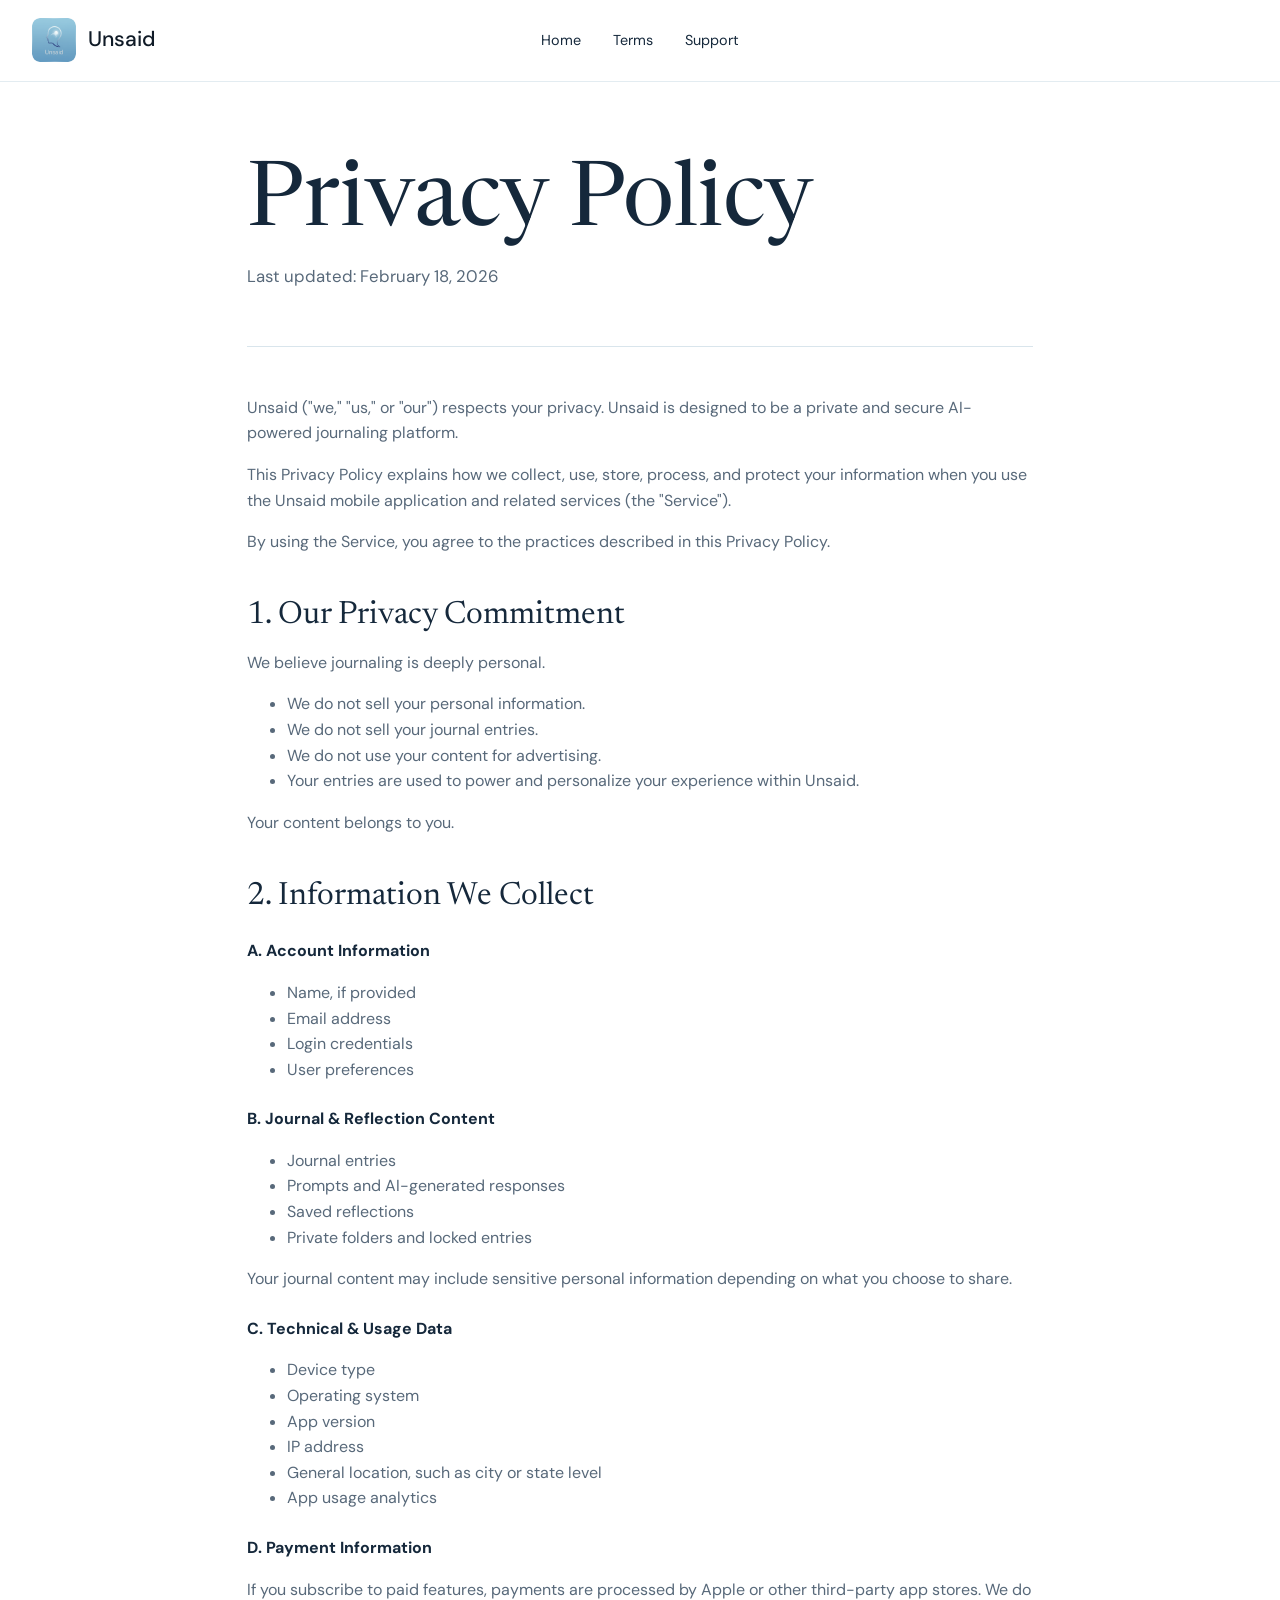
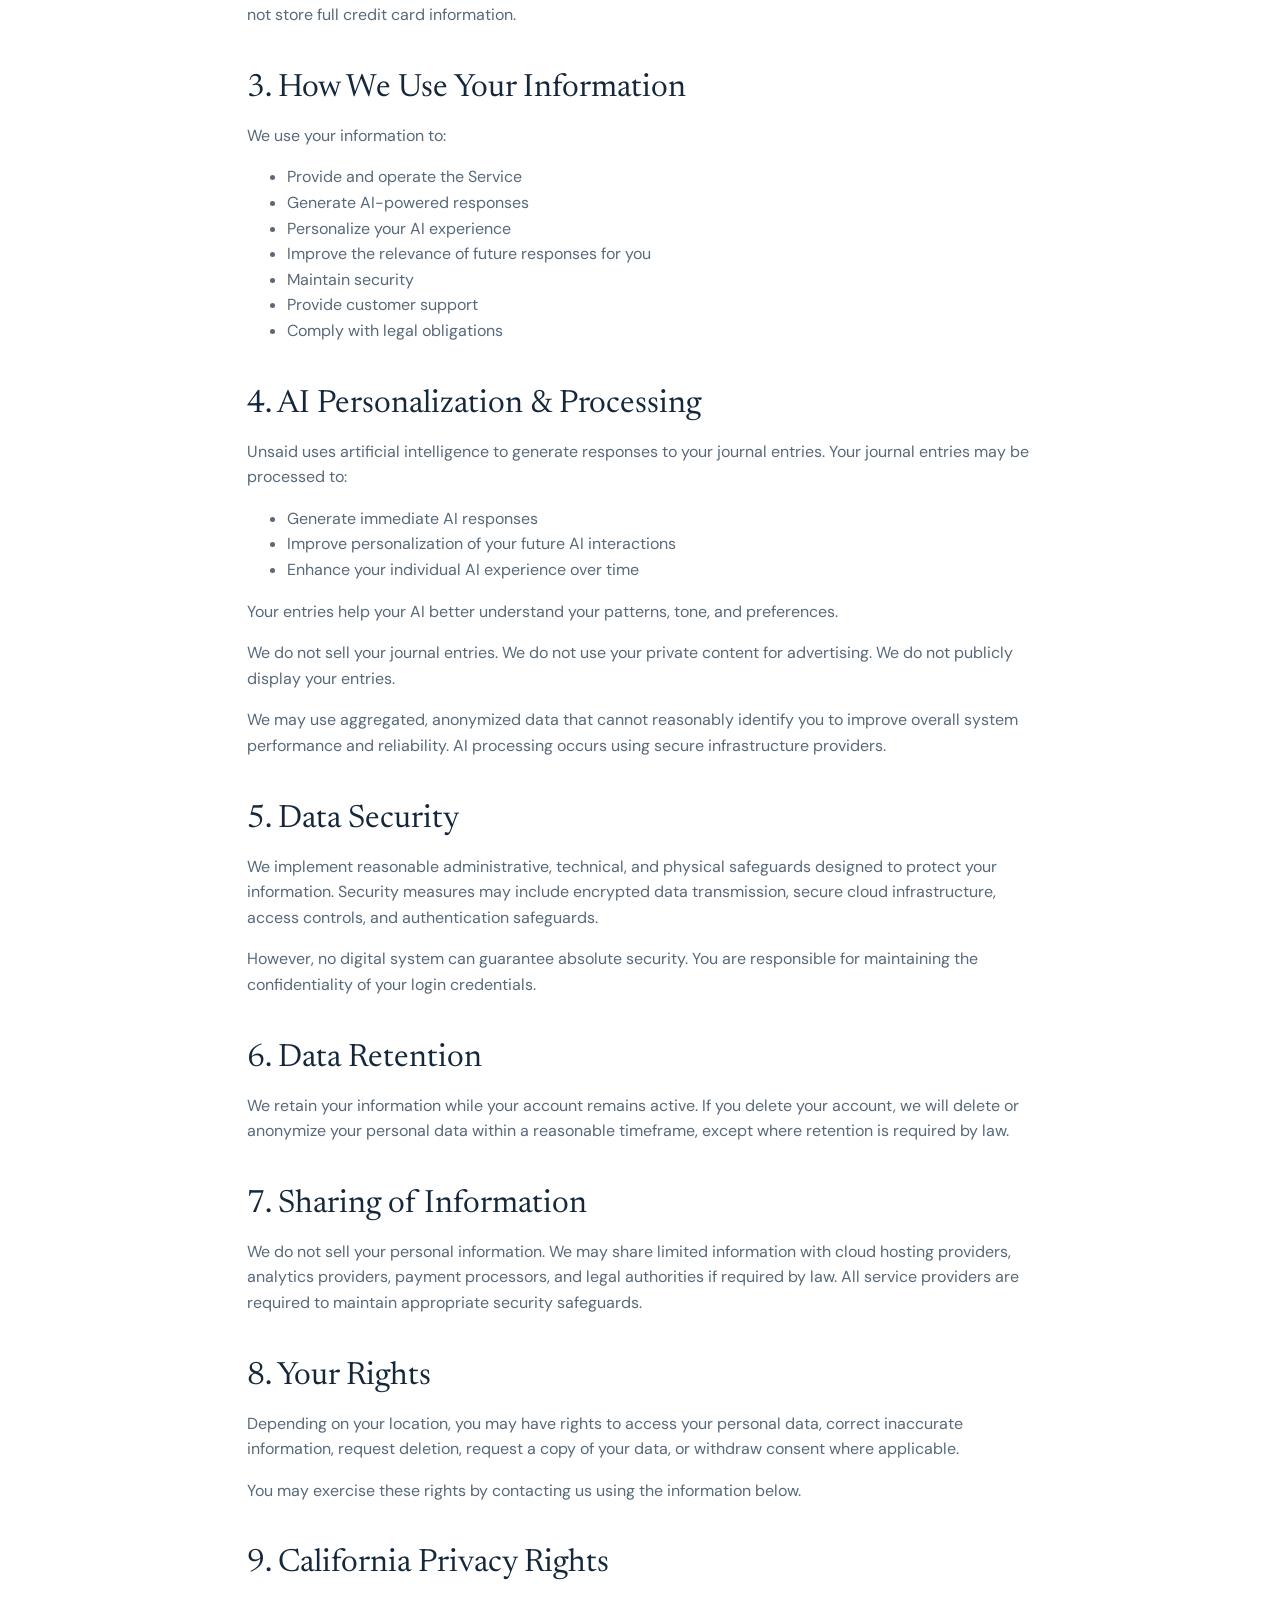
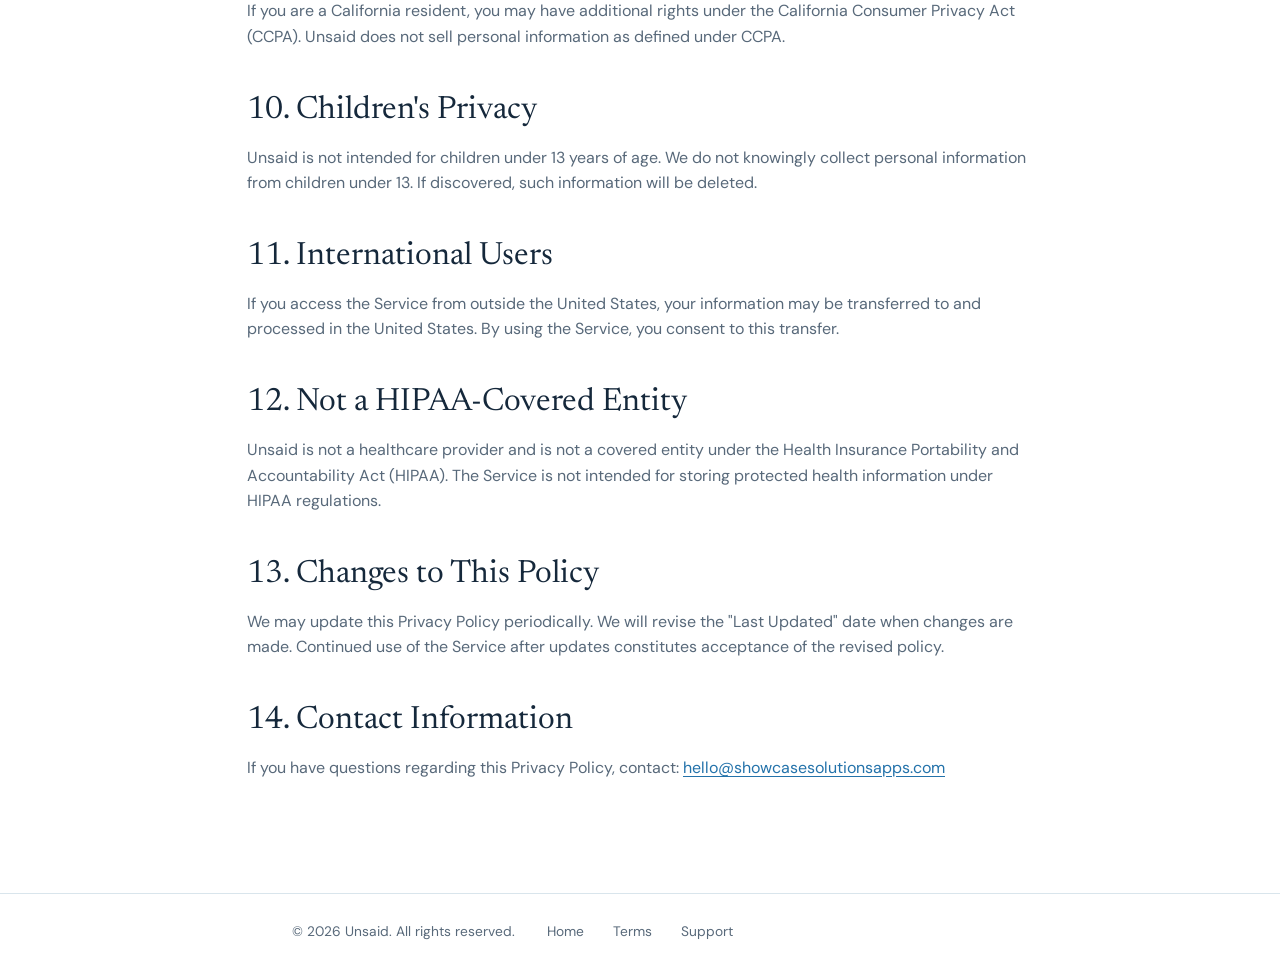
==== privacy.html @ bd215448 "Add files via upload" ====
<!doctype html>
<html lang="en">
  <head>
    <meta charset="utf-8">
    <meta name="viewport" content="width=device-width, initial-scale=1">
    <title>Privacy Policy | Unsaid</title>
    <meta name="description" content="Privacy Policy for Unsaid.">
    <link rel="icon" href="assets/unsaid-logo.png">
    <link rel="stylesheet" href="styles.css">
  </head>
  <body>
    <div class="site-shell">
      <nav class="nav" aria-label="Main navigation">
        <a class="brand" href="index.html"><img src="assets/unsaid-logo.png" alt="Unsaid logo"><span>Unsaid</span></a>
        <div class="nav-links">
          <a href="index.html">Home</a>
          <a href="terms.html">Terms</a>
          <a href="support.html">Support</a>
        </div>
      </nav>
      <main class="legal-layout">
        <h1>Privacy Policy</h1>
        <p class="section-intro">Last updated: February 18, 2026</p>
        <div class="legal-card">
          <p>Unsaid ("we," "us," or "our") respects your privacy. Unsaid is designed to be a private and secure AI-powered journaling platform.</p>
          <p>This Privacy Policy explains how we collect, use, store, process, and protect your information when you use the Unsaid mobile application and related services (the "Service").</p>
          <p>By using the Service, you agree to the practices described in this Privacy Policy.</p>

          <h2>1. Our Privacy Commitment</h2>
          <p>We believe journaling is deeply personal.</p>
          <ul>
            <li>We do not sell your personal information.</li>
            <li>We do not sell your journal entries.</li>
            <li>We do not use your content for advertising.</li>
            <li>Your entries are used to power and personalize your experience within Unsaid.</li>
          </ul>
          <p>Your content belongs to you.</p>

          <h2>2. Information We Collect</h2>
          <h3>A. Account Information</h3>
          <ul>
            <li>Name, if provided</li>
            <li>Email address</li>
            <li>Login credentials</li>
            <li>User preferences</li>
          </ul>
          <h3>B. Journal & Reflection Content</h3>
          <ul>
            <li>Journal entries</li>
            <li>Prompts and AI-generated responses</li>
            <li>Saved reflections</li>
            <li>Private folders and locked entries</li>
          </ul>
          <p>Your journal content may include sensitive personal information depending on what you choose to share.</p>
          <h3>C. Technical & Usage Data</h3>
          <ul>
            <li>Device type</li>
            <li>Operating system</li>
            <li>App version</li>
            <li>IP address</li>
            <li>General location, such as city or state level</li>
            <li>App usage analytics</li>
          </ul>
          <h3>D. Payment Information</h3>
          <p>If you subscribe to paid features, payments are processed by Apple or other third-party app stores. We do not store full credit card information.</p>

          <h2>3. How We Use Your Information</h2>
          <p>We use your information to:</p>
          <ul>
            <li>Provide and operate the Service</li>
            <li>Generate AI-powered responses</li>
            <li>Personalize your AI experience</li>
            <li>Improve the relevance of future responses for you</li>
            <li>Maintain security</li>
            <li>Provide customer support</li>
            <li>Comply with legal obligations</li>
          </ul>

          <h2>4. AI Personalization & Processing</h2>
          <p>Unsaid uses artificial intelligence to generate responses to your journal entries. Your journal entries may be processed to:</p>
          <ul>
            <li>Generate immediate AI responses</li>
            <li>Improve personalization of your future AI interactions</li>
            <li>Enhance your individual AI experience over time</li>
          </ul>
          <p>Your entries help your AI better understand your patterns, tone, and preferences.</p>
          <p>We do not sell your journal entries. We do not use your private content for advertising. We do not publicly display your entries.</p>
          <p>We may use aggregated, anonymized data that cannot reasonably identify you to improve overall system performance and reliability. AI processing occurs using secure infrastructure providers.</p>

          <h2>5. Data Security</h2>
          <p>We implement reasonable administrative, technical, and physical safeguards designed to protect your information. Security measures may include encrypted data transmission, secure cloud infrastructure, access controls, and authentication safeguards.</p>
          <p>However, no digital system can guarantee absolute security. You are responsible for maintaining the confidentiality of your login credentials.</p>

          <h2>6. Data Retention</h2>
          <p>We retain your information while your account remains active. If you delete your account, we will delete or anonymize your personal data within a reasonable timeframe, except where retention is required by law.</p>

          <h2>7. Sharing of Information</h2>
          <p>We do not sell your personal information. We may share limited information with cloud hosting providers, analytics providers, payment processors, and legal authorities if required by law. All service providers are required to maintain appropriate security safeguards.</p>

          <h2>8. Your Rights</h2>
          <p>Depending on your location, you may have rights to access your personal data, correct inaccurate information, request deletion, request a copy of your data, or withdraw consent where applicable.</p>
          <p>You may exercise these rights by contacting us using the information below.</p>

          <h2>9. California Privacy Rights</h2>
          <p>If you are a California resident, you may have additional rights under the California Consumer Privacy Act (CCPA). Unsaid does not sell personal information as defined under CCPA.</p>

          <h2>10. Children's Privacy</h2>
          <p>Unsaid is not intended for children under 13 years of age. We do not knowingly collect personal information from children under 13. If discovered, such information will be deleted.</p>

          <h2>11. International Users</h2>
          <p>If you access the Service from outside the United States, your information may be transferred to and processed in the United States. By using the Service, you consent to this transfer.</p>

          <h2>12. Not a HIPAA-Covered Entity</h2>
          <p>Unsaid is not a healthcare provider and is not a covered entity under the Health Insurance Portability and Accountability Act (HIPAA). The Service is not intended for storing protected health information under HIPAA regulations.</p>

          <h2>13. Changes to This Policy</h2>
          <p>We may update this Privacy Policy periodically. We will revise the "Last Updated" date when changes are made. Continued use of the Service after updates constitutes acceptance of the revised policy.</p>

          <h2>14. Contact Information</h2>
          <p>If you have questions regarding this Privacy Policy, contact: <a href="mailto:hello@showcasesolutionsapps.com">hello@showcasesolutionsapps.com</a></p>
        </div>
      </main>
      <footer class="footer">
        <div class="footer-inner">
          <span>&copy; 2026 Unsaid. All rights reserved.</span>
          <div class="footer-links"><a href="index.html">Home</a><a href="terms.html">Terms</a><a href="support.html">Support</a></div>
        </div>
      </footer>
    </div>
  </body>
</html>
---- styles.css ----
@import url('https://fonts.googleapis.com/css2?family=DM+Sans:wght@400;500;600&family=Newsreader:opsz,wght@6..72,400;6..72,500&display=swap');

:root {
  --ink: #15283b;
  --muted: #58697a;
  --blue: #4e9bd3;
  --blue-dark: #2372aa;
  --pale-blue: #f2f8fc;
  --line: #d9e5ec;
  --amber: #d49b4b;
  --white: #ffffff;
  --serif: "Newsreader", Georgia, "Times New Roman", serif;
  --sans: "DM Sans", -apple-system, BlinkMacSystemFont, "Segoe UI", sans-serif;
}

* { box-sizing: border-box; }

html { scroll-behavior: smooth; }

body {
  margin: 0;
  color: var(--ink);
  background: var(--white);
  font-family: var(--sans);
  line-height: 1.6;
}

a { color: inherit; }

.site-shell { min-height: 100vh; background: var(--white); }

.nav {
  position: relative;
  z-index: 5;
  display: grid;
  grid-template-columns: 1fr auto 1fr;
  align-items: center;
  gap: 2rem;
  max-width: 1280px;
  margin: 0 auto;
  padding: 1.15rem 2rem;
  background: var(--white);
  border-bottom: 1px solid rgba(217, 229, 236, 0.72);
}

.brand,
.footer-brand {
  display: inline-flex;
  align-items: center;
  gap: 0.75rem;
  width: fit-content;
  color: #101b27;
  text-decoration: none;
  font-size: 1.32rem;
  font-weight: 500;
}

.brand img { width: 2.75rem; height: 2.75rem; border-radius: 8px; }

.nav-links { display: flex; align-items: center; gap: 2rem; font-size: 0.9rem; }
.nav-links a, .footer-links a { text-decoration: none; }
.nav-links a:hover, .footer-links a:hover { color: var(--blue-dark); }

.nav-cta {
  justify-self: end;
  padding: 0.7rem 1rem;
  border-radius: 6px;
  background: var(--blue);
  color: var(--white);
  text-decoration: none;
  font-size: 0.85rem;
  font-weight: 600;
}

.hero {
  position: relative;
  min-height: 710px;
  max-width: 1440px;
  margin: 0 auto;
  overflow: hidden;
  background: #fff;
}

.hero-image {
  position: absolute;
  inset: 0;
  width: 100%;
  height: 100%;
  object-fit: cover;
  object-position: center;
}

.hero-copy {
  position: relative;
  z-index: 1;
  width: min(42rem, 52%);
  padding: 7.25rem 0 5rem clamp(2rem, 7vw, 6.5rem);
}

.hero h1,
.section-heading h2,
.values-section h2,
.closing-section h2,
.legal-layout h1,
.legal-card h2 {
  font-family: var(--serif);
  font-weight: 400;
  letter-spacing: 0;
}

.hero h1 {
  max-width: 570px;
  margin: 0;
  font-size: clamp(3.8rem, 6.1vw, 6.1rem);
  line-height: 0.96;
}

.hero-copy > p:not(.hero-note) {
  max-width: 460px;
  margin: 1.7rem 0 0;
  color: var(--muted);
  font-size: 1.16rem;
  line-height: 1.65;
}

.button {
  display: inline-flex;
  align-items: center;
  justify-content: center;
  min-height: 3.2rem;
  margin-top: 2rem;
  padding: 0 1.25rem;
  border: 1px solid transparent;
  border-radius: 6px;
  background: var(--blue);
  color: var(--white);
  text-decoration: none;
  font-size: 0.95rem;
  font-weight: 600;
  box-shadow: 0 10px 28px rgba(50, 127, 180, 0.16);
  transition: transform 180ms ease, background 180ms ease;
}

.button:hover { background: var(--blue-dark); transform: translateY(-2px); }
.button:focus-visible, .nav a:focus-visible, .footer a:focus-visible { outline: 3px solid rgba(78, 155, 211, 0.3); outline-offset: 4px; }

.hero-note {
  margin: 1.5rem 0 0;
  color: #667787;
  font-size: 0.91rem;
  line-height: 1.7;
}

.features-section {
  padding: 5.5rem max(2rem, calc((100vw - 1160px) / 2)) 5.75rem;
  background: var(--pale-blue);
}

.section-heading { text-align: center; }
.section-heading h2 { margin: 0; font-size: clamp(2.5rem, 4.2vw, 4rem); line-height: 1.05; }
.section-heading span, .small-rule { display: block; width: 2.5rem; height: 2px; margin: 1.35rem auto 0; background: var(--blue); }

.feature-list {
  display: grid;
  grid-template-columns: repeat(3, 1fr);
  max-width: 1160px;
  margin: 3.8rem auto 0;
}

.feature { padding: 0 3rem; border-left: 1px solid var(--line); }
.feature:first-child { border-left: 0; }
.feature svg, .value svg { width: 3.25rem; height: 3.25rem; fill: none; stroke: var(--blue); stroke-width: 1.5; stroke-linecap: round; stroke-linejoin: round; }
.feature h3, .value h3 { margin: 1rem 0 0.55rem; font-family: var(--serif); font-size: 1.85rem; font-weight: 400; line-height: 1.1; }
.feature p, .value p, .values-copy p { margin: 0; color: var(--muted); font-size: 0.98rem; }

.values-section { padding: 6rem 2rem; }
.values-inner { display: grid; grid-template-columns: 0.85fr 1.15fr; gap: 7rem; max-width: 1120px; margin: 0 auto; }
.values-section h2 { max-width: 450px; margin: 0; font-size: clamp(2.65rem, 4.5vw, 4.3rem); line-height: 1.02; }
.values-copy .small-rule { margin: 1.5rem 0; }
.values-copy p { max-width: 400px; }
.value-list { display: grid; }
.value { display: grid; grid-template-columns: 4rem 1fr; gap: 1.25rem; align-items: start; padding: 0 0 2.3rem; border-bottom: 1px solid var(--line); }
.value + .value { padding-top: 2.3rem; }
.value:last-child { padding-bottom: 0; border-bottom: 0; }
.value h3 { margin-top: 0.2rem; font-size: 1.55rem; }
.value p { max-width: 470px; }

.closing-section {
  position: relative;
  overflow: hidden;
  color: var(--white);
  background: #4a93c5;
}

.closing-section::after {
  content: "";
  position: absolute;
  inset: 0 0 0 58%;
  background: url("assets/unsaid-hero-v2.png") 72% 50% / cover no-repeat;
  opacity: 0.23;
  mix-blend-mode: soft-light;
}

.closing-inner { position: relative; z-index: 1; max-width: 1120px; margin: 0 auto; padding: 5rem 2rem; }
.closing-inner > img { width: 4rem; height: 4rem; border-radius: 8px; box-shadow: 0 10px 30px rgba(14, 63, 96, 0.2); }
.closing-section h2 { max-width: 660px; margin: 1.3rem 0 0; font-size: clamp(3rem, 5vw, 5rem); line-height: 0.98; }
.closing-section p { margin: 1rem 0 0; color: rgba(255,255,255,0.84); }
.button.light { margin-top: 1.6rem; background: var(--white); color: var(--blue-dark); box-shadow: none; }
.button.light:hover { background: #f4f9fc; }

.legal-layout { max-width: 850px; margin: 0 auto; padding: 5rem 2rem 6rem; }
.legal-layout > h1 { margin: 0; font-size: clamp(3.4rem, 7vw, 5.8rem); line-height: 0.95; }
.section-intro { margin: 1rem 0 0; color: var(--muted); font-size: 1.05rem; }
.legal-card { margin-top: 3.5rem; padding-top: 2rem; border-top: 1px solid var(--line); }
.legal-card h2 { margin: 2.7rem 0 0.75rem; font-size: 2rem; line-height: 1.12; }
.legal-card h2:first-child { margin-top: 0; }
.legal-card h3 { margin: 1.5rem 0 0.4rem; font-size: 1rem; }
.legal-card p, .legal-card li { color: var(--muted); }
.legal-card a { color: var(--blue-dark); text-underline-offset: 3px; }

.footer { border-top: 1px solid var(--line); background: var(--white); }
.footer-inner { display: grid; grid-template-columns: 1fr auto 1fr; align-items: center; gap: 2rem; max-width: 1160px; margin: 0 auto; padding: 1.65rem 2rem; color: var(--muted); font-size: 0.86rem; }
.footer-brand { font-size: 1rem; }
.footer-brand img { width: 2rem; height: 2rem; border-radius: 6px; }
.footer-links { display: flex; gap: 1.8rem; }
.footer-inner > span { justify-self: end; }

@media (prefers-reduced-motion: no-preference) {
  .reveal { animation: reveal 700ms ease both; animation-timeline: view(); animation-range: entry 10% cover 28%; }
  @keyframes reveal { from { opacity: 0; transform: translateY(18px); } to { opacity: 1; transform: none; } }
}

@media (max-width: 900px) {
  .nav { grid-template-columns: 1fr auto; padding: 1rem 1.25rem; }
  .nav-links { display: none; }
  .nav-cta { font-size: 0.78rem; }
  .hero { min-height: 800px; display: flex; flex-direction: column; }
  .hero-copy { width: 100%; padding: 3.6rem 1.5rem 2rem; }
  .hero-copy > p:not(.hero-note) { max-width: 540px; }
  .hero-image { position: relative; order: 2; height: 410px; object-position: 66% center; }
  .feature { padding: 0 1.5rem; }
  .values-inner { gap: 3rem; }
}

@media (max-width: 640px) {
  .brand { font-size: 1.12rem; }
  .brand img { width: 2.45rem; height: 2.45rem; }
  .nav-cta { display: none; }
  .hero { min-height: auto; }
  .hero-copy { padding-top: 3.2rem; }
  .hero h1 { max-width: 360px; font-size: 3.5rem; }
  .hero-copy > p:not(.hero-note) { font-size: 1.04rem; line-height: 1.55; }
  .hero-image { height: 360px; object-fit: cover; object-position: 66% center; }
  .features-section { padding: 4.5rem 1.5rem; }
  .section-heading { text-align: left; }
  .section-heading h2 { font-size: 2.7rem; }
  .section-heading span { margin-left: 0; }
  .feature-list { grid-template-columns: 1fr; margin-top: 2.6rem; }
  .feature { display: grid; grid-template-columns: 3.4rem 1fr; gap: 0 1rem; padding: 1.6rem 0; border-left: 0; border-top: 1px solid var(--line); }
  .feature:first-child { border-top: 0; }
  .feature svg { grid-row: 1 / 3; width: 2.8rem; height: 2.8rem; }
  .feature h3 { margin: 0; font-size: 1.6rem; }
  .feature p { margin-top: 0.4rem; }
  .values-section { padding: 4.5rem 1.5rem; }
  .values-inner { grid-template-columns: 1fr; }
  .values-section h2 { font-size: 2.9rem; }
  .value { grid-template-columns: 3.4rem 1fr; gap: 1rem; }
  .value svg { width: 2.8rem; height: 2.8rem; }
  .closing-inner { padding: 4.25rem 1.5rem; }
  .closing-section::after { left: 35%; }
  .closing-section h2 { font-size: 3.2rem; }
  .legal-layout { padding: 3.5rem 1.5rem 5rem; }
  .legal-layout > h1 { font-size: 3.5rem; }
  .legal-card { margin-top: 2.5rem; }
  .footer-inner { grid-template-columns: 1fr; gap: 1.2rem; padding: 1.75rem 1.5rem; }
  .footer-links { flex-wrap: wrap; gap: 0.8rem 1.3rem; }
  .footer-inner > span { justify-self: start; }
}
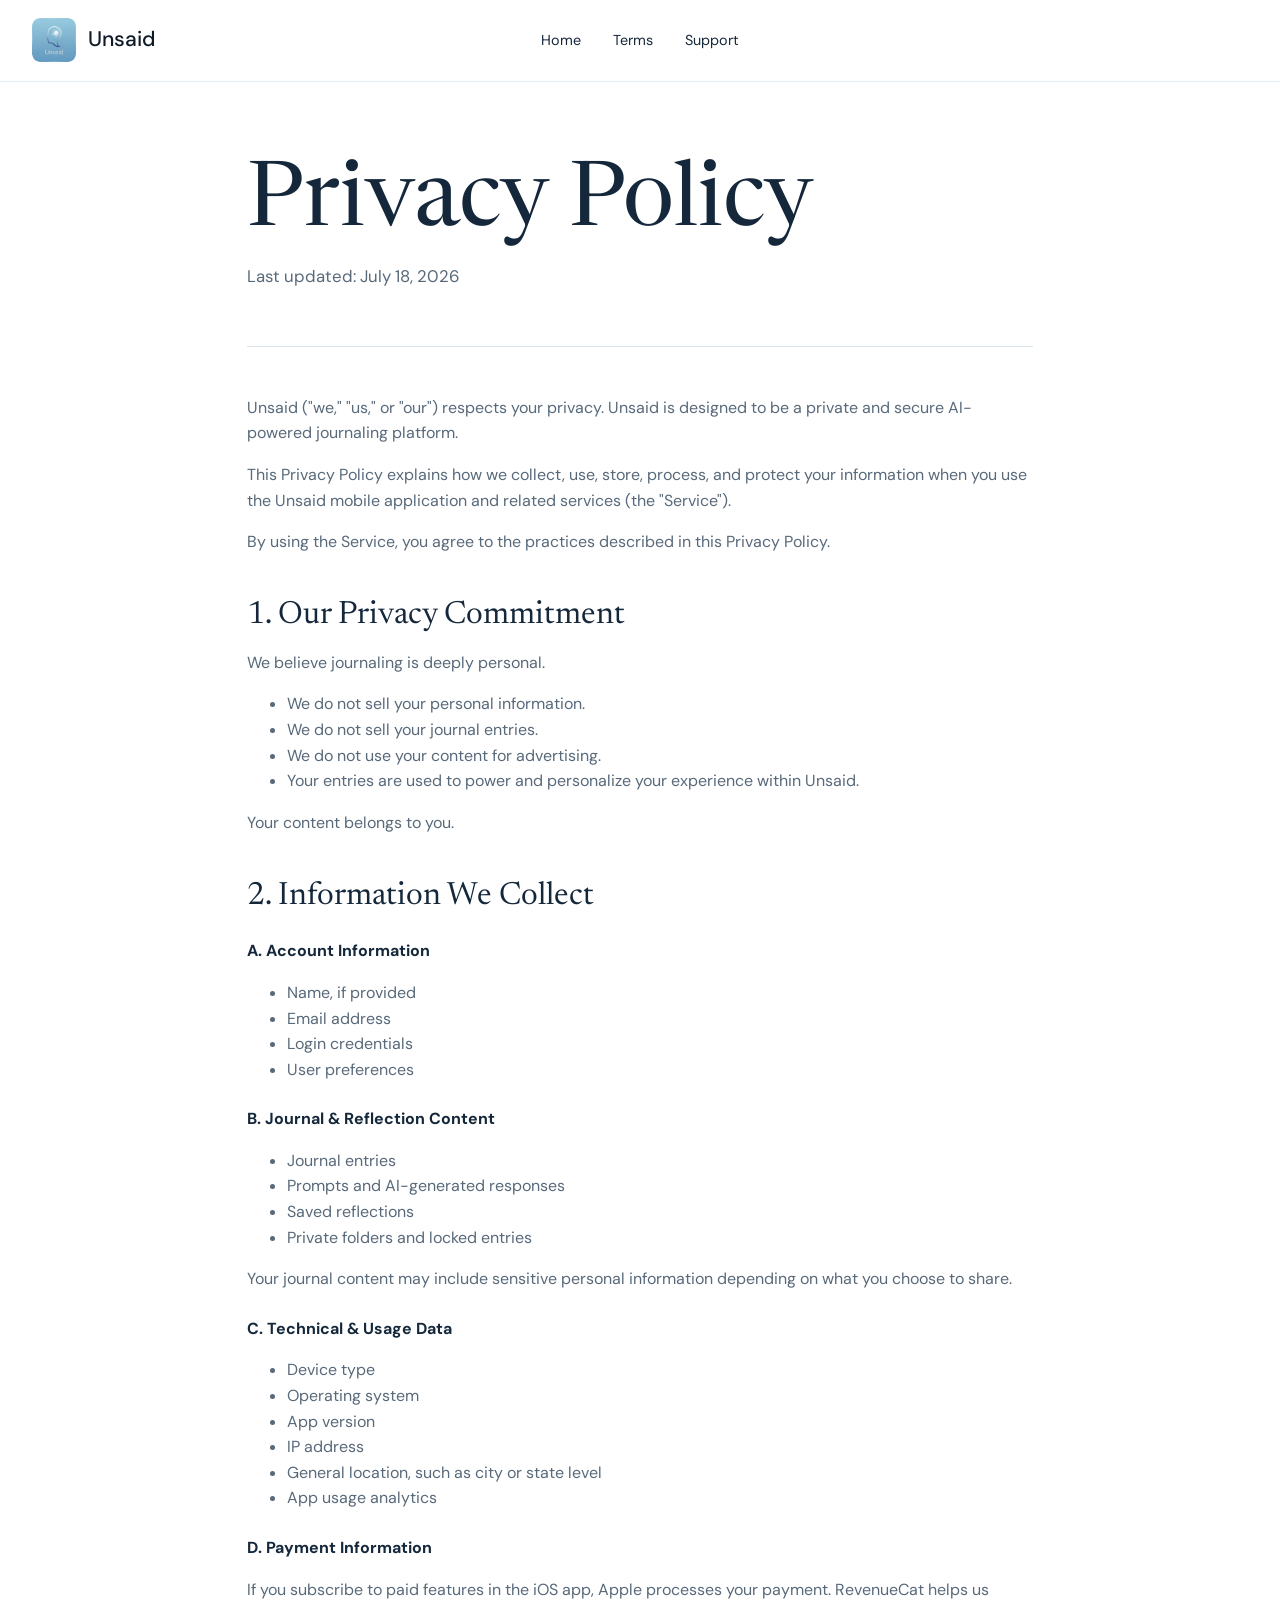
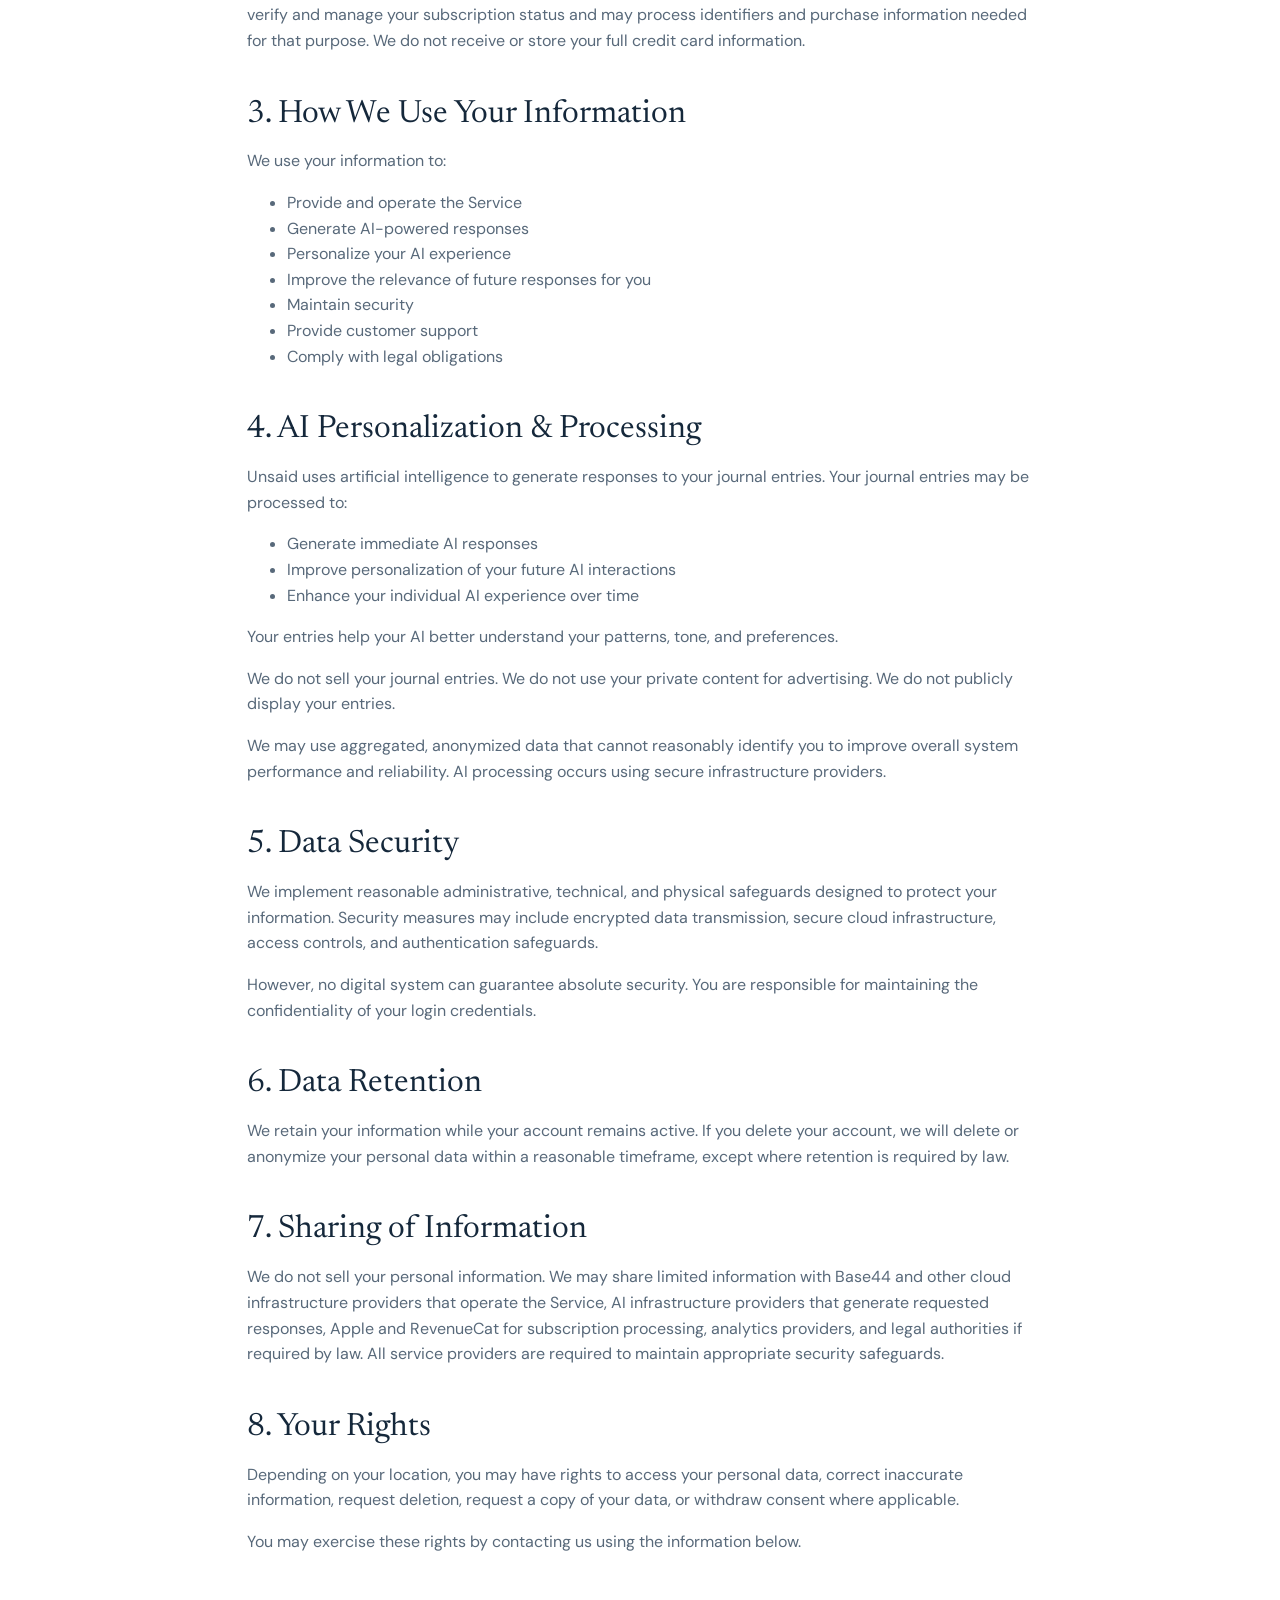
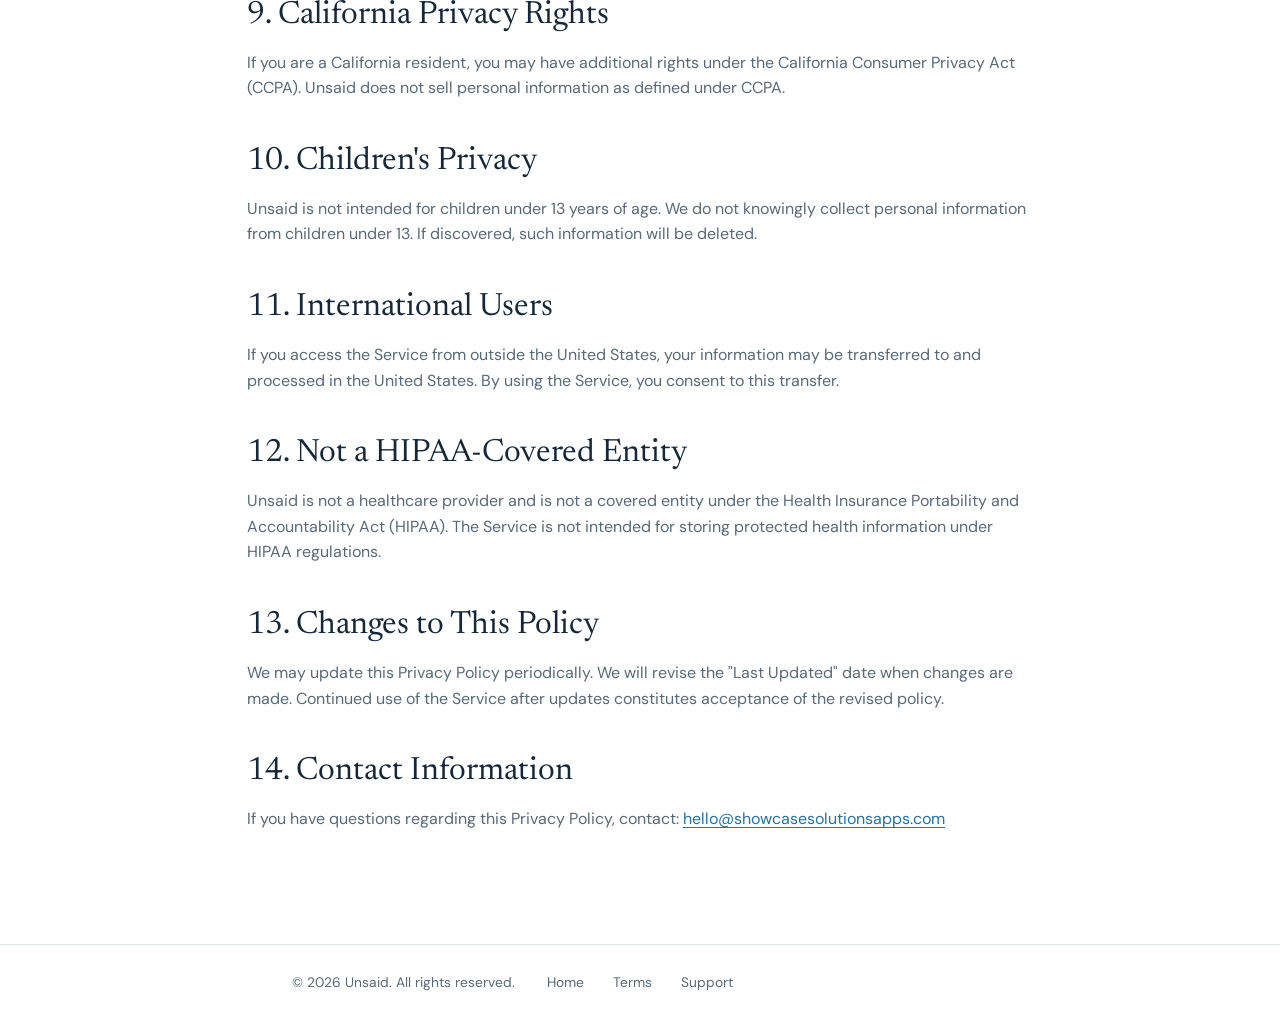
==== commit 2f3d7d98: "Revise privacy policy with updated information Updated the last updated date, payment information de" ====
--- a/privacy.html
+++ b/privacy.html
@@ -20,7 +20,7 @@
       </nav>
       <main class="legal-layout">
         <h1>Privacy Policy</h1>
-        <p class="section-intro">Last updated: February 18, 2026</p>
+        <p class="section-intro">Last updated: July 18, 2026</p>
         <div class="legal-card">
           <p>Unsaid ("we," "us," or "our") respects your privacy. Unsaid is designed to be a private and secure AI-powered journaling platform.</p>
           <p>This Privacy Policy explains how we collect, use, store, process, and protect your information when you use the Unsaid mobile application and related services (the "Service").</p>
@@ -62,7 +62,7 @@
             <li>App usage analytics</li>
           </ul>
           <h3>D. Payment Information</h3>
-          <p>If you subscribe to paid features, payments are processed by Apple or other third-party app stores. We do not store full credit card information.</p>
+          <p>If you subscribe to paid features in the iOS app, Apple processes your payment. RevenueCat helps us verify and manage your subscription status and may process identifiers and purchase information needed for that purpose. We do not receive or store your full credit card information.</p>
 
           <h2>3. How We Use Your Information</h2>
           <p>We use your information to:</p>
@@ -95,7 +95,7 @@
           <p>We retain your information while your account remains active. If you delete your account, we will delete or anonymize your personal data within a reasonable timeframe, except where retention is required by law.</p>
 
           <h2>7. Sharing of Information</h2>
-          <p>We do not sell your personal information. We may share limited information with cloud hosting providers, analytics providers, payment processors, and legal authorities if required by law. All service providers are required to maintain appropriate security safeguards.</p>
+          <p>We do not sell your personal information. We may share limited information with Base44 and other cloud infrastructure providers that operate the Service, AI infrastructure providers that generate requested responses, Apple and RevenueCat for subscription processing, analytics providers, and legal authorities if required by law. All service providers are required to maintain appropriate security safeguards.</p>
 
           <h2>8. Your Rights</h2>
           <p>Depending on your location, you may have rights to access your personal data, correct inaccurate information, request deletion, request a copy of your data, or withdraw consent where applicable.</p>
--- a/styles.css
+++ b/styles.css
@@ -173,6 +173,84 @@
 .feature h3, .value h3 { margin: 1rem 0 0.55rem; font-family: var(--serif); font-size: 1.85rem; font-weight: 400; line-height: 1.1; }
 .feature p, .value p, .values-copy p { margin: 0; color: var(--muted); font-size: 0.98rem; }
 
+.toolkit-section {
+  display: grid;
+  grid-template-columns: minmax(0, 0.82fr) minmax(0, 1.18fr);
+  gap: clamp(3rem, 8vw, 8rem);
+  max-width: 1220px;
+  margin: 0 auto;
+  padding: 7rem 2rem;
+}
+
+.toolkit-heading {
+  align-self: start;
+  position: sticky;
+  top: 2rem;
+}
+
+.eyebrow {
+  margin: 0 0 1.1rem;
+  color: var(--blue-dark);
+  font-size: 0.75rem;
+  font-weight: 600;
+  letter-spacing: 0;
+  text-transform: uppercase;
+}
+
+.toolkit-heading h2 {
+  max-width: 500px;
+  margin: 0;
+  font-family: var(--serif);
+  font-size: clamp(2.8rem, 4.6vw, 4.7rem);
+  font-weight: 400;
+  letter-spacing: 0;
+  line-height: 0.98;
+}
+
+.toolkit-heading > p:last-child {
+  max-width: 430px;
+  margin: 1.5rem 0 0;
+  color: var(--muted);
+  font-size: 1rem;
+}
+
+.toolkit-list { border-top: 1px solid var(--line); }
+
+.toolkit-item {
+  display: grid;
+  grid-template-columns: 3rem 1fr;
+  gap: 1.25rem;
+  padding: 1.8rem 0;
+  border-bottom: 1px solid var(--line);
+}
+
+.toolkit-item > span {
+  padding-top: 0.25rem;
+  color: var(--blue-dark);
+  font-size: 0.72rem;
+  font-weight: 600;
+}
+
+.toolkit-item h3 {
+  margin: 0;
+  font-family: var(--serif);
+  font-size: 1.72rem;
+  font-weight: 400;
+  line-height: 1.15;
+}
+
+.toolkit-item p {
+  max-width: 570px;
+  margin: 0.55rem 0 0;
+  color: var(--muted);
+  font-size: 0.94rem;
+}
+
+.toolkit-item .support-note {
+  color: #71808d;
+  font-size: 0.78rem;
+}
+
 .values-section { padding: 6rem 2rem; }
 .values-inner { display: grid; grid-template-columns: 0.85fr 1.15fr; gap: 7rem; max-width: 1120px; margin: 0 auto; }
 .values-section h2 { max-width: 450px; margin: 0; font-size: clamp(2.65rem, 4.5vw, 4.3rem); line-height: 1.02; }
@@ -239,6 +317,8 @@
   .hero-copy > p:not(.hero-note) { max-width: 540px; }
   .hero-image { position: relative; order: 2; height: 410px; object-position: 66% center; }
   .feature { padding: 0 1.5rem; }
+  .toolkit-section { grid-template-columns: 1fr; gap: 3.5rem; padding: 5.5rem 2rem; }
+  .toolkit-heading { position: static; }
   .values-inner { gap: 3rem; }
 }
 
@@ -261,6 +341,10 @@
   .feature svg { grid-row: 1 / 3; width: 2.8rem; height: 2.8rem; }
   .feature h3 { margin: 0; font-size: 1.6rem; }
   .feature p { margin-top: 0.4rem; }
+  .toolkit-section { gap: 2.8rem; padding: 4.5rem 1.5rem; }
+  .toolkit-heading h2 { font-size: 3rem; }
+  .toolkit-item { grid-template-columns: 2.3rem 1fr; gap: 0.75rem; padding: 1.55rem 0; }
+  .toolkit-item h3 { font-size: 1.5rem; }
   .values-section { padding: 4.5rem 1.5rem; }
   .values-inner { grid-template-columns: 1fr; }
   .values-section h2 { font-size: 2.9rem; }
